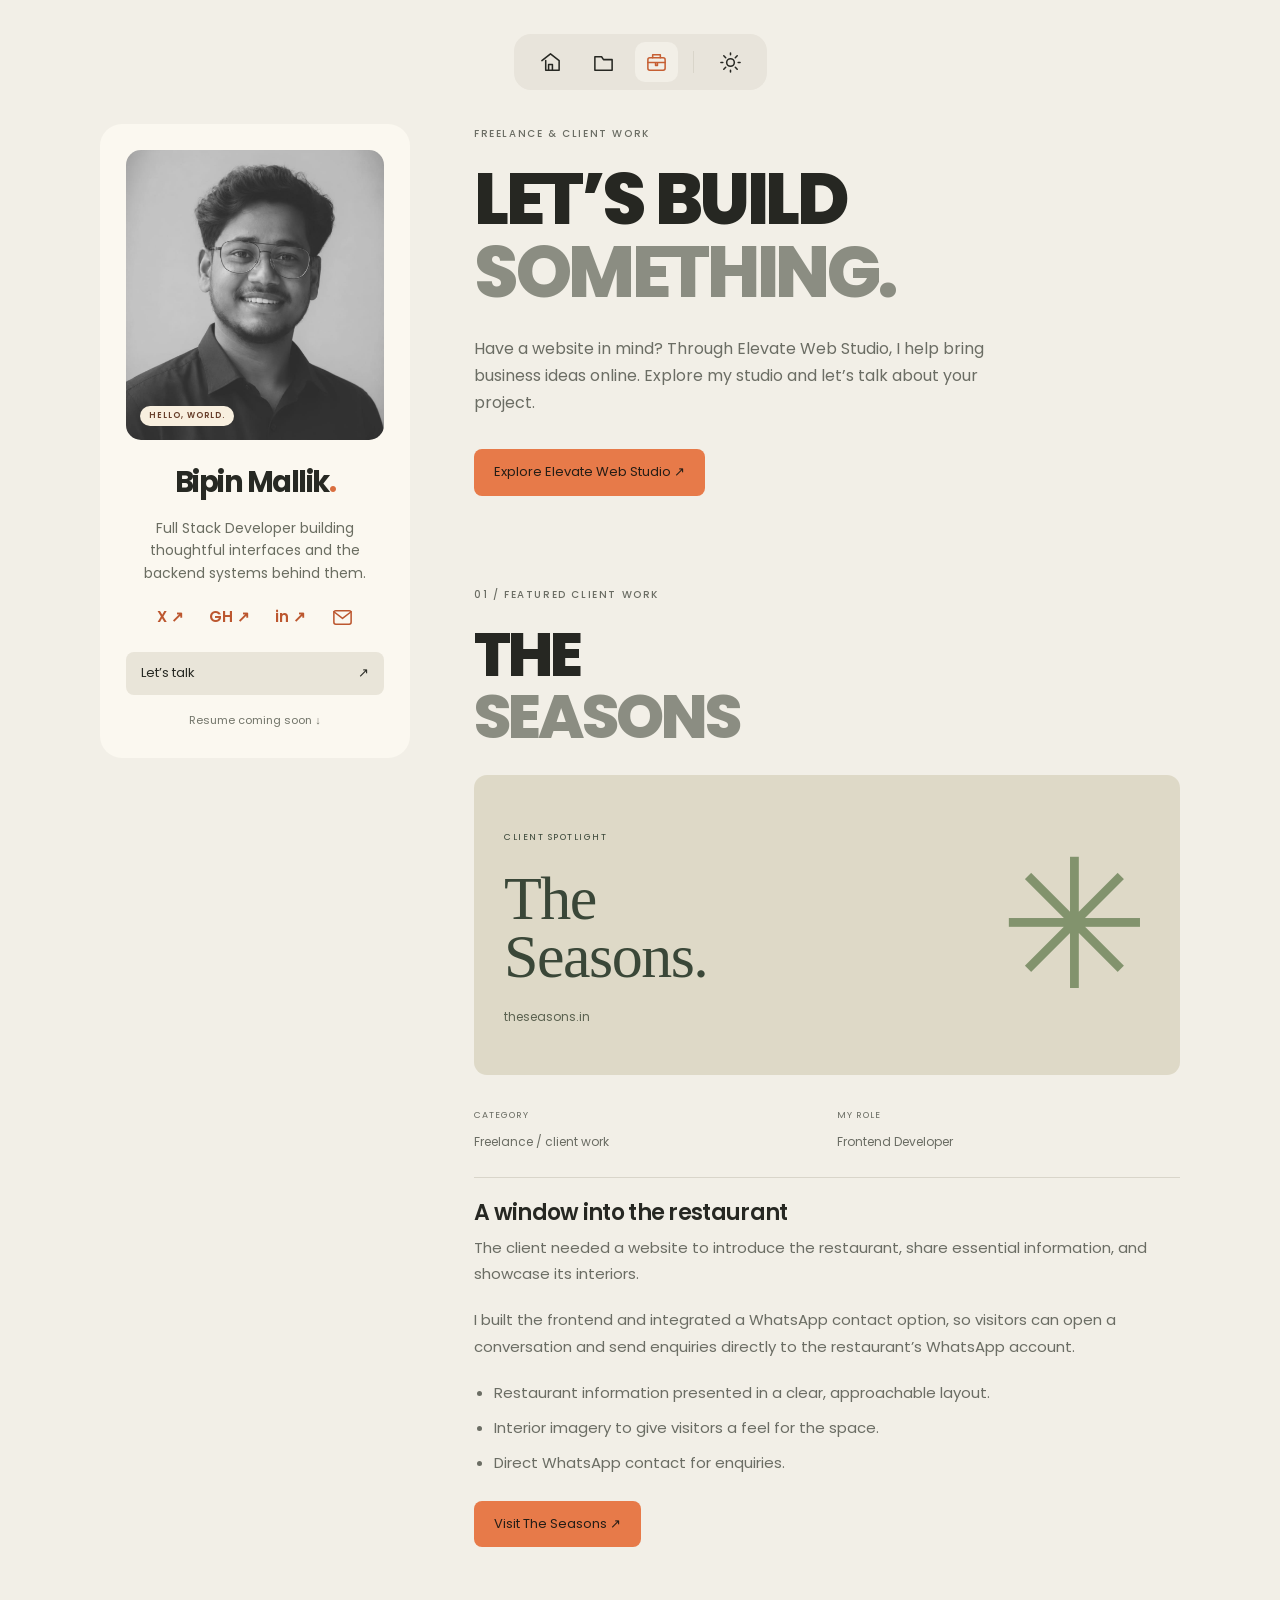
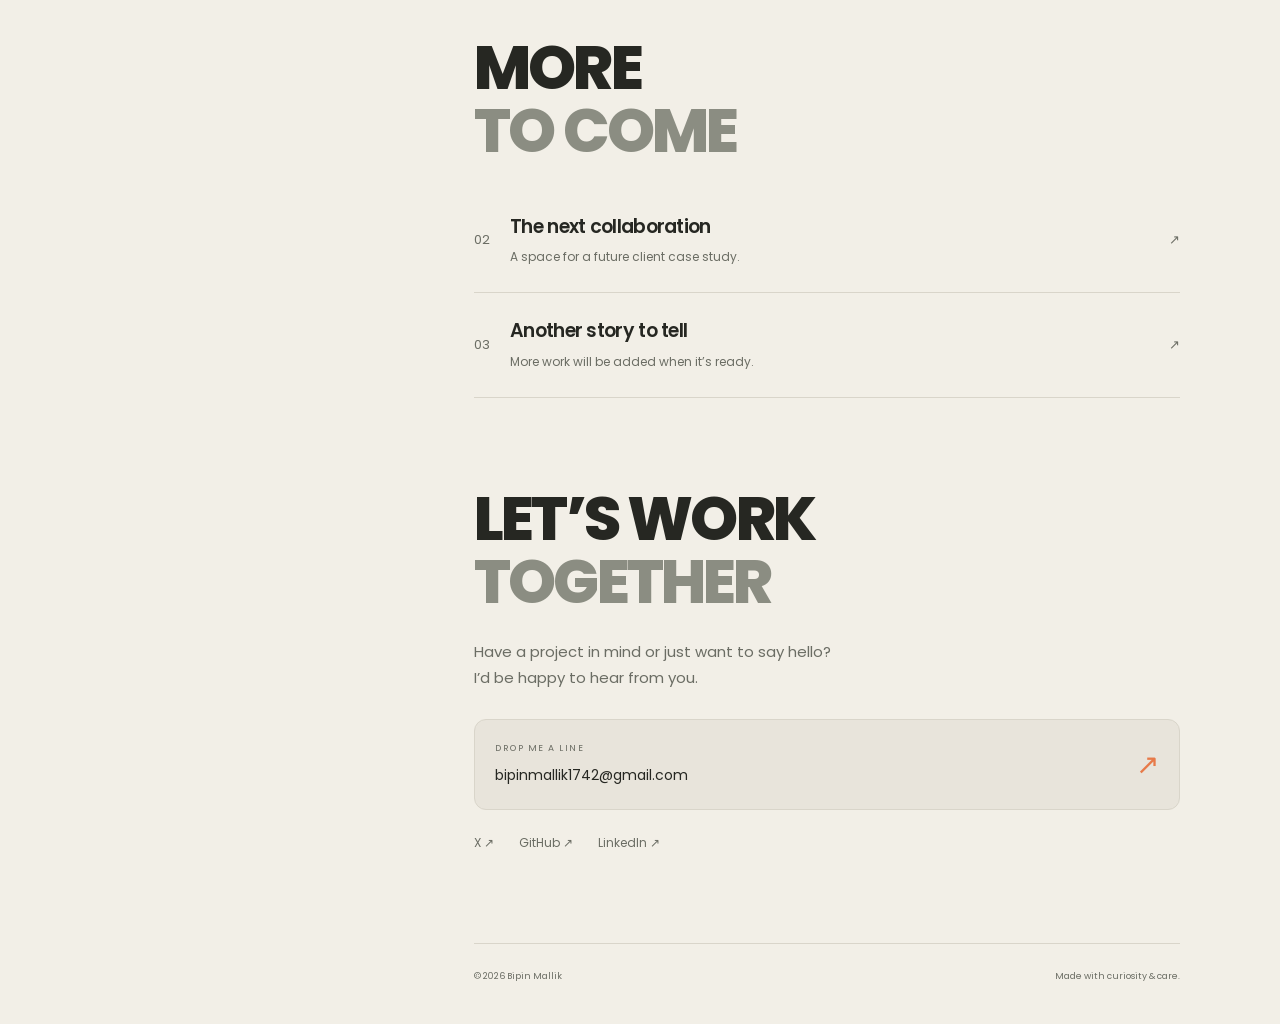
==== freelancing.html @ 7be0f601 "Initial portfolio" ====
<!doctype html>
<html lang="en">
  <head>
    <meta charset="utf-8">
    <meta name="viewport" content="width=device-width, initial-scale=1">
    <meta name="description" content="Bipin Mallik — Full Stack Developer. Explore projects, client work, skills, and experience.">
    <meta name="color-scheme" content="light dark">
    <title>Freelancing — Bipin Mallik</title>
    <link rel="icon" href="assets/favicon.svg">
    <script src="assets/js/theme.js"></script>
    <link rel="stylesheet" href="assets/css/style.css">
    <script src="assets/js/main.js" defer></script>
  </head>
  <body>
    <a class="skip" href="#main">Skip to content</a>
    <header>
      <nav aria-label="Main navigation">
        <a href="index.html" aria-label="Home" title="Home"><svg viewBox="0 0 24 24" fill="none" stroke="currentColor" stroke-width="1.6" stroke-linecap="round" stroke-linejoin="round" aria-hidden="true"><path d="m3 10 9-7 9 7v10H7V10m3 10v-6h4v6"/></svg><span class="tooltip">Home</span></a><a href="projects.html" aria-label="Projects" title="Projects"><svg viewBox="0 0 24 24" fill="none" stroke="currentColor" stroke-width="1.6" stroke-linecap="round" stroke-linejoin="round" aria-hidden="true"><path d="M3 6h7l2 3h9v11H3z"/></svg><span class="tooltip">Projects</span></a><a href="freelancing.html" aria-label="Freelancing" title="Freelancing" aria-current="page"><svg viewBox="0 0 24 24" fill="none" stroke="currentColor" stroke-width="1.6" stroke-linecap="round" stroke-linejoin="round" aria-hidden="true"><rect x="3" y="7" width="18" height="13" rx="2"/><path d="M8 7V4h8v3M3 12h18m-10 0v3h2v-3"/></svg><span class="tooltip">Freelancing</span></a><span class="nav-divider"></span><button id="theme-toggle" aria-label="Switch color theme" title="Switch color theme"><svg viewBox="0 0 24 24" fill="none" stroke="currentColor" stroke-width="1.6" stroke-linecap="round" stroke-linejoin="round" aria-hidden="true"><circle cx="12" cy="12" r="4"/><path d="M12 2v2m0 16v2M2 12h2m16 0h2M5 5l2 2m10 10 2 2M5 19l2-2M17 7l2-2"/></svg><span class="tooltip">Theme</span></button>
      </nav>
    </header>
    <div class="layout">
      <aside class="profile">
        <div class="avatar-wrap">
          <img src="assets/images/BMprofile.png" alt="Illustrated placeholder avatar for Bipin Mallik" width="280" height="280"><span class="avatar-label">HELLO, WORLD.</span>
        </div>
        <h2>Bipin Mallik<span>.</span></h2>
        <p>Full Stack Developer building thoughtful interfaces and the backend systems behind them.</p>
        <div class="profile-social">
          <a href="https://x.com/bipin_mallik15" target="_blank" rel="noopener noreferrer" aria-label="Bipin Mallik on X">X ↗</a><a href="https://github.com/Itsmebipiin" target="_blank" rel="noopener noreferrer" aria-label="GitHub">GH ↗</a><a href="https://www.linkedin.com/in/bipin-mallik-3444422b4/" target="_blank" rel="noopener noreferrer" aria-label="LinkedIn">in ↗</a><a href="mailto:bipinmallik1742@gmail.com" aria-label="Email Bipin"><svg viewBox="0 0 24 24" fill="none" stroke="currentColor" stroke-width="1.6" stroke-linecap="round" stroke-linejoin="round" aria-hidden="true"><rect x="3" y="5" width="18" height="14" rx="2"/><path d="m3 6 9 7 9-7"/></svg></a>
        </div>
        <a class="profile-contact" href="#contact">Let’s talk <span>↗</span></a><button class="resume" disabled>Resume coming soon ↓</button>
      </aside>
      <main id="main">
        <section class="hero">
          <p class="eyebrow">FREELANCE & CLIENT WORK</p>
          <h1>LET’S BUILD<span>SOMETHING.</span></h1>
          <p class="intro">Have a website in mind? Through Elevate Web Studio, I help bring business ideas online. Explore my studio and let’s talk about your project.</p>
          <a class="button" href="https://webstudio-elevate.vercel.app/" target="_blank" rel="noopener noreferrer">Explore Elevate Web Studio ↗</a>
        </section>
        <section id="the-seasons" class="reveal">
          <p class="eyebrow">01 / FEATURED CLIENT WORK</p>
          <h2 class="section-title">THE<span>SEASONS</span></h2>
          <div class="seasons case-art">
            <div>
              <small>CLIENT SPOTLIGHT</small>
              <h3>The<br>Seasons.</h3>
              <p>theseasons.in</p>
            </div>
            <span class="season-mark" aria-hidden="true">✳</span>
          </div>
          <div class="case-meta">
            <div>
              <small>CATEGORY</small>
              <p>Freelance / client work</p>
            </div>
            <div>
              <small>MY ROLE</small>
              <p>Frontend Developer</p>
            </div>
          </div>
          <h3>A window into the restaurant</h3>
          <p>The client needed a website to introduce the restaurant, share essential information, and showcase its interiors.</p>
          <p>I built the frontend and integrated a WhatsApp contact option, so visitors can open a conversation and send enquiries directly to the restaurant’s WhatsApp account.</p>
          <ul class="detail-list">
            <li>
              Restaurant information presented in a clear, approachable layout.
            </li>
            <li>
              Interior imagery to give visitors a feel for the space.
            </li>
            <li>
              Direct WhatsApp contact for enquiries.
            </li>
          </ul>
          <a class="button" href="https://theseasons.in" target="_blank" rel="noopener noreferrer">Visit The Seasons ↗</a>
        </section>
        <section class="reveal">
          <h2 class="section-title">MORE<span>TO COME</span></h2>
          <div class="future">
            <span>02</span>
            <div>
              <h3>The next collaboration</h3>
              <p>A space for a future client case study.</p>
            </div>
            <span>↗</span>
          </div>
          <div class="future">
            <span>03</span>
            <div>
              <h3>Another story to tell</h3>
              <p>More work will be added when it’s ready.</p>
            </div>
            <span>↗</span>
          </div>
        </section>
        <section id="contact" class="reveal contact">
          <h2 class="section-title">LET’S WORK<span>TOGETHER</span></h2>
          <p>Have a project in mind or just want to say hello?<br>I’d be happy to hear from you.</p>
          <a class="contact-box" href="mailto:bipinmallik1742@gmail.com"><span><small>DROP ME A LINE</small>bipinmallik1742@gmail.com</span><b>↗</b></a>
          <div class="contact-links">
            <a href="https://x.com/bipin_mallik15" target="_blank" rel="noopener noreferrer" aria-label="Bipin Mallik on X">X ↗</a><a href="https://github.com/Itsmebipiin" target="_blank" rel="noopener noreferrer">GitHub ↗</a><a href="https://www.linkedin.com/in/bipin-mallik-3444422b4/" target="_blank" rel="noopener noreferrer">LinkedIn ↗</a>
          </div>
        </section>
        <footer>
          <span>© <span data-year>2026</span> Bipin Mallik</span><span>Made with curiosity & care.</span>
        </footer>
      </main>
    </div>
  </body>
</html>
---- assets/css/style.css ----
@import url("https://fonts.googleapis.com/css2?family=Poppins:wght@400;500;600;700;800&display=swap");
:root {
  --bg: #f2efe7;
  --panel: #e8e4db;
  --ink: #262722;
  --muted: #6b6d64;
  --faded: #8b8d82;
  --line: #d9d5ca;
  --card: #fbf8f0;
  --orange: #e77a49;
  --lime: #d1f675;
  --hover: #e8e4da;
  color-scheme: light;
}
html[data-theme="dark"] {
  --bg: #151411;
  --panel: #20201c;
  --ink: #f5f3ed;
  --muted: #aaa99f;
  --faded: #76766d;
  --line: #34342d;
  --card: #f5f2ea;
  --hover: #24241f;
  color-scheme: dark;
}
* {
  box-sizing: border-box;
}
html {
  scroll-behavior: smooth;
  scroll-padding-top: 105px;
}
body {
  margin: 0;
  background: var(--bg);
  color: var(--ink);
  font-family: Poppins, Arial, sans-serif;
  font-size: 15px;
  line-height: 1.75;
  transition: background 0.25s, color 0.25s;
}
a {
  color: inherit;
  text-decoration: none;
}
button {
  font: inherit;
}
a,
button {
  -webkit-tap-highlight-color: transparent;
}
a:focus-visible,
button:focus-visible {
  outline: 3px solid var(--orange);
  outline-offset: 5px;
}
svg {
  width: 23px;
  height: 23px;
}
header {
  height: 124px;
  display: flex;
  align-items: center;
  justify-content: center;
}
nav {
  display: flex;
  gap: 10px;
  padding: 8px 15px;
  background: var(--panel);
  border-radius: 17px;
  align-items: center;
}
nav a,
nav button {
  width: 43px;
  height: 40px;
  display: flex;
  align-items: center;
  justify-content: center;
  border: 0;
  border-radius: 10px;
  background: transparent;
  color: var(--ink);
  position: relative;
  cursor: pointer;
  transition: background 0.2s, color 0.2s;
}
nav a:hover,
nav button:hover,
nav a[aria-current] {
  background: var(--bg);
  color: #c65f33;
}
html[data-theme="dark"] nav a[aria-current] {
  color: #ef946a;
}
.nav-divider {
  height: 22px;
  width: 1px;
  background: var(--line);
  margin: 0 5px;
}
.tooltip {
  position: absolute;
  top: 48px;
  left: 50%;
  transform: translateX(-50%) translateY(-3px);
  background: var(--ink);
  color: var(--bg);
  font-size: 11px;
  border-radius: 5px;
  padding: 4px 9px;
  opacity: 0;
  pointer-events: none;
  transition: 0.2s;
  z-index: 10;
}
nav a:hover .tooltip,
nav button:hover .tooltip,
nav a:focus-visible .tooltip,
nav button:focus-visible .tooltip {
  opacity: 1;
  transform: translateX(-50%);
}
.layout {
  max-width: 1140px;
  padding: 0 30px;
  margin: 0 auto;
  display: grid;
  grid-template-columns: 310px minmax(0, 1fr);
  gap: 64px;
  align-items: start;
}
.profile {
  background: var(--card);
  border-radius: 22px;
  padding: 26px;
  text-align: center;
  position: sticky;
  top: 32px;
  color: #272923;
}
.avatar-wrap {
  position: relative;
  margin-bottom: 25px;
}
.avatar-wrap img {
  display: block;
  width: 100%;
  height: auto;
  border-radius: 15px;
  aspect-ratio: 4 / 4.5;
  object-fit: cover;
}
.avatar-label {
  position: absolute;
  bottom: 14px;
  left: 14px;
  background: #f8efdf;
  color: #663d29;
  border-radius: 20px;
  padding: 3px 9px;
  font-size: 8px;
  font-weight: 600;
  letter-spacing: 1px;
}
.profile h2 {
  font-size: 29px;
  line-height: 1.2;
  letter-spacing: -1.5px;
  margin: 0 0 17px;
  font-weight: 700;
}
.profile h2 span {
  color: #d96e3f;
}
.profile p {
  font-size: 14px;
  color: #6a6d61;
  line-height: 1.6;
  margin: 0 0 20px;
}
.profile-social {
  display: flex;
  justify-content: center;
  gap: 25px;
  align-items: center;
  margin-bottom: 22px;
}
.profile-social a {
  font-size: 15px;
  font-weight: 600;
  color: #bc572f;
  display: flex;
  align-items: center;
}
.profile-contact {
  display: flex;
  align-items: center;
  justify-content: space-between;
  border-radius: 8px;
  background: #e9e5d9;
  padding: 10px 15px;
  font-size: 13px;
}
.profile-contact:hover {
  background: #ddd7c8;
}
.resume {
  border: 0;
  background: transparent;
  color: #72756a;
  font-size: 11px;
  margin-top: 15px;
  cursor: not-allowed;
}
.hero {
  padding-top: 1px;
}
.eyebrow {
  font-size: 10px;
  letter-spacing: 1.6px;
  font-weight: 500;
  margin: 0 0 20px;
  color: var(--muted);
}
.status-dot {
  width: 7px;
  height: 7px;
  display: inline-block;
  background: #8da75c;
  border-radius: 50%;
  margin-right: 5px;
}
h1,
.section-title {
  font-weight: 800;
  line-height: 1.02;
  letter-spacing: -3.4px;
  margin: 0 0 26px;
  font-size: clamp(45px, 5.6vw, 76px);
}
h1 span,
.section-title span {
  display: block;
  color: var(--faded);
}
.section-title {
  font-size: clamp(42px, 4.8vw, 64px);
  letter-spacing: -2.8px;
}
p {
  color: var(--muted);
  margin: 0 0 20px;
}
.intro {
  max-width: 535px;
  font-size: 16px;
  line-height: 1.7;
  margin-bottom: 33px;
}
.facts {
  display: flex;
  justify-content: space-between;
  gap: 20px;
  margin: 35px 0 40px;
}
.facts strong {
  font-size: 40px;
  font-weight: 600;
  line-height: 1.3;
  letter-spacing: -2px;
  display: block;
}
.facts span {
  display: block;
  font-size: 10px;
  color: var(--muted);
  line-height: 1.5;
  margin-top: 8px;
}
.feature-grid {
  display: grid;
  grid-template-columns: 1fr 1fr;
  gap: 16px;
}
.feature {
  border-radius: 12px;
  padding: 23px 20px;
  color: #292b20;
  position: relative;
  overflow: hidden;
  transition: transform 0.25s;
  min-height: 227px;
  display: flex;
  flex-direction: column;
  justify-content: space-between;
}
.feature:hover {
  transform: translateY(-5px);
}
.orange {
  background: var(--orange);
  color: #251d16;
}
.lime {
  background: var(--lime);
}
.feature:after {
  content: "";
  position: absolute;
  right: -30px;
  top: -25px;
  width: 140px;
  height: 140px;
  border: 2px solid currentColor;
  border-radius: 35%;
  opacity: 0.1;
  transform: rotate(30deg);
  pointer-events: none;
}
.feature-symbol {
  font-size: 36px;
  line-height: 1;
  margin-bottom: 20px;
}
.feature h3 {
  font-size: 17px;
  font-weight: 500;
  letter-spacing: -0.6px;
  line-height: 1.3;
  margin: 0 0 18px;
}
.feature-bottom {
  font-size: 8px;
  letter-spacing: 1px;
  display: flex;
  justify-content: space-between;
  align-items: center;
}
.feature-bottom b {
  font-size: 22px;
  font-weight: 400;
  border: 1px solid #292b2060;
  width: 30px;
  height: 30px;
  border-radius: 7px;
  text-align: center;
  line-height: 28px;
}
main > section {
  margin-bottom: 90px;
}
.large-copy {
  font-size: 20px;
  color: var(--ink);
  line-height: 1.6;
}
.work-row {
  display: flex;
  align-items: center;
  gap: 21px;
  padding: 15px 10px;
  margin: 0 -10px 10px;
  border-radius: 12px;
  transition: background 0.2s, transform 0.2s;
}
.work-row:hover {
  background: var(--hover);
  transform: translateX(4px);
}
.thumb {
  width: 98px;
  height: 100px;
  border-radius: 12px;
  flex-shrink: 0;
  display: flex;
  align-items: center;
  justify-content: center;
}
.calculator-thumb {
  background: #b4a1d2;
  color: #312341;
}
.calculator-thumb > span {
  width: 65px;
  background: #eee9f4;
  transform: rotate(-6deg);
  padding: 7px;
  text-align: right;
  font-size: 8px;
  border-radius: 7px;
  box-shadow: 5px 5px 0 #51366b30;
}
.calculator-thumb b {
  display: block;
  font-size: 22px;
  line-height: 1.3;
}
.calculator-thumb i {
  display: block;
  font-size: 10px;
  font-style: normal;
  background: #d5c6e5;
  text-align: center;
  border-radius: 3px;
}
.benten-thumb {
  background: #bfcbb0;
  color: #38492b;
  font-size: 29px;
  font-weight: 600;
  letter-spacing: -3px;
}
h3 {
  font-size: 22px;
  font-weight: 600;
  line-height: 1.4;
  letter-spacing: -0.7px;
  margin: 0 0 6px;
}
.work-row p {
  margin: 0;
  font-size: 13px;
}
.arrow {
  align-self: flex-start;
  margin: 7px 0 0 auto;
  color: var(--orange);
  font-size: 23px;
}
.section-link {
  font-size: 12px;
  color: var(--muted);
  display: inline-block;
  margin-top: 20px;
  border-bottom: 1px solid var(--line);
}
.seasons {
  background: #ded9c7;
  border-radius: 13px;
  display: flex;
  align-items: center;
  justify-content: space-between;
  padding: 30px;
  color: #3a4738;
  overflow: hidden;
  position: relative;
}
.seasons small {
  font-size: 9px;
  letter-spacing: 1.5px;
}
.seasons h3 {
  font-family: Georgia, serif;
  font-size: 39px;
  font-weight: 400;
  letter-spacing: -1.5px;
  margin: 18px 0 6px;
}
.seasons h3 span {
  font-family: Arial;
  font-size: 25px;
  margin-left: 20px;
}
.seasons p {
  font-size: 12px;
  color: #5b6250;
  margin: 0;
}
.season-mark {
  font-size: 125px;
  font-weight: 400;
  line-height: 1;
  color: #82936d;
  transition: transform 0.5s;
}
.seasons:hover .season-mark {
  transform: rotate(30deg);
}
.experience-row {
  padding: 23px 0;
  border-bottom: 1px solid var(--line);
}
.experience-row .eyebrow {
  font-size: 9px;
}
.experience-row h3 {
  margin: 9px 0;
}
.experience-row h3 span {
  float: right;
  color: var(--orange);
  font-weight: 400;
}
.experience-row p {
  font-size: 14px;
  margin-bottom: 13px;
}
.experience-row small {
  color: var(--muted);
  font-size: 12px;
}
.tools {
  display: grid;
  grid-template-columns: 1fr 1fr;
  gap: 28px 20px;
  margin-top: 35px;
}
.tool {
  display: flex;
  align-items: center;
  gap: 14px;
}
.tool-icon {
  width: 52px;
  height: 54px;
  display: flex;
  align-items: center;
  justify-content: center;
  border-radius: 11px;
  font-size: 21px;
  font-weight: 600;
  flex-shrink: 0;
}
.t0 {
  background: #e6c3ad;
  color: #893c18;
}
.t1 {
  background: #bacddb;
  color: #2b5878;
}
.t2 {
  background: #e6d78f;
  color: #51410c;
}
.t3 {
  background: #bdcfb5;
  color: #3a6130;
}
.tool h3 {
  font-size: 18px;
  margin: 0;
}
.tool p {
  font-size: 11px;
  margin: 0;
}
.contact-box {
  display: flex;
  justify-content: space-between;
  align-items: center;
  gap: 10px;
  padding: 20px;
  background: var(--panel);
  border: 1px solid var(--line);
  border-radius: 12px;
  font-size: 14px;
  margin-top: 27px;
}
.contact-box small {
  display: block;
  font-size: 9px;
  letter-spacing: 1.5px;
  color: var(--muted);
  margin-bottom: 6px;
}
.contact-box b {
  color: var(--orange);
  font-size: 28px;
  font-weight: 400;
}
.contact-box:hover {
  border-color: var(--orange);
}
.contact-links {
  display: flex;
  gap: 25px;
  margin-top: 22px;
  font-size: 12px;
  color: var(--muted);
}
footer {
  border-top: 1px solid var(--line);
  display: flex;
  justify-content: space-between;
  gap: 20px;
  padding: 25px 0 40px;
  font-size: 9px;
  color: var(--muted);
}
.button {
  display: inline-block;
  background: var(--orange);
  color: #251d16;
  font-size: 13px;
  padding: 12px 20px;
  border-radius: 8px;
  transition: transform 0.2s;
}
.button:hover {
  transform: translateY(-3px);
}
.project-banner {
  height: 210px;
  border-radius: 13px;
  display: flex;
  flex-direction: column;
  align-items: center;
  justify-content: center;
  margin-bottom: 30px;
  gap: 20px;
}
.project-banner > span {
  font-size: 40px;
  letter-spacing: -2px;
}
.project-banner small {
  font-size: 9px;
  letter-spacing: 1px;
}
.calculator-banner {
  background: #d8c9e6;
  color: #51316b;
}
.benten-banner {
  background: #bdcdb0;
  color: #3c5131;
}
.tag {
  font-size: 10px;
  display: inline-block;
  border: 1px solid var(--line);
  padding: 6px 12px;
  border-radius: 30px;
  color: var(--muted);
}
.next-card {
  display: flex;
  justify-content: space-between;
  align-items: center;
  padding: 25px;
  background: var(--panel);
  border-radius: 12px;
  margin-bottom: 90px;
}
.next-card span {
  font-size: 9px;
  letter-spacing: 1px;
}
.next-card strong {
  display: block;
  font-size: 25px;
  letter-spacing: -1px;
  margin-top: 6px;
}
.next-card b {
  font-size: 26px;
  color: var(--orange);
  font-weight: 400;
}
.case-art {
  height: 300px;
}
.case-art h3 {
  font-size: 62px;
  line-height: 0.95;
  margin: 20px 0;
}
.case-art .season-mark {
  font-size: 180px;
}
.case-meta {
  display: grid;
  grid-template-columns: 1fr 1fr;
  gap: 20px;
  padding: 25px 0;
  margin-bottom: 20px;
  border-bottom: 1px solid var(--line);
}
.case-meta small {
  font-size: 9px;
  color: var(--muted);
  letter-spacing: 1px;
}
.case-meta p {
  font-size: 12px;
  margin: 5px 0 0;
}
.future {
  display: flex;
  gap: 20px;
  align-items: center;
  padding: 25px 0;
  border-bottom: 1px solid var(--line);
}
.future > span {
  font-size: 13px;
  color: var(--muted);
}
.future > span:last-child {
  margin-left: auto;
}
.future h3 {
  font-size: 19px;
}
.future p {
  font-size: 12px;
  margin: 0;
}
.skip {
  position: fixed;
  top: -100px;
  left: 15px;
  z-index: 30;
  padding: 10px;
  background: var(--ink);
  color: var(--bg);
}
.skip:focus {
  top: 15px;
}
.motion .reveal {
  opacity: 0;
  transform: translateY(22px);
  transition: opacity 0.65s, transform 0.65s;
}
.motion .reveal.visible {
  opacity: 1;
  transform: none;
}
@media (min-width: 1450px) {
  .layout {
    max-width: 1240px;
    grid-template-columns: 340px minmax(0, 1fr);
    gap: 80px;
  }
  h1 {
    font-size: 85px;
  }
  .profile {
    padding: 30px;
  }
  .profile h2 {
    font-size: 32px;
  }
  .feature {
    min-height: 240px;
  }
}
@media (max-width: 1000px) {
  .layout {
    gap: 35px;
    grid-template-columns: 270px minmax(0, 1fr);
    padding: 0 25px;
  }
  .profile {
    padding: 20px;
  }
  .profile h2 {
    font-size: 25px;
  }
  h1 {
    font-size: 52px;
    letter-spacing: -2.5px;
  }
  .section-title {
    font-size: 48px;
  }
  .feature-grid {
    gap: 12px;
  }
  .feature {
    padding: 20px 15px;
  }
  .feature h3 {
    font-size: 14px;
  }
  .facts strong {
    font-size: 32px;
  }
  .facts span {
    font-size: 8px;
  }
  .contact-box {
    font-size: 12px;
  }
  .tools {
    gap: 20px 12px;
  }
  .tool {
    gap: 10px;
  }
  .tool h3 {
    font-size: 15px;
  }
  .tool-icon {
    width: 44px;
    height: 48px;
  }
  .tool p {
    font-size: 9px;
  }
}
@media (max-width: 760px) {
  header {
    height: 100px;
  }
  .layout {
    max-width: 560px;
    grid-template-columns: 1fr;
    gap: 48px;
    padding: 0 22px;
  }
  .profile {
    position: static;
    padding: 27px;
    max-width: 360px;
    width: 100%;
    margin: auto;
  }
  .avatar-wrap {
    max-width: 265px;
    margin: 0 auto 24px;
  }
  .profile h2 {
    font-size: 32px;
  }
  .profile p {
    font-size: 15px;
  }
  .profile-contact {
    max-width: 260px;
    margin: auto;
  }
  .hero {
    text-align: center;
  }
  h1 {
    font-size: clamp(46px, 10.8vw, 67px);
    letter-spacing: -2.8px;
  }
  .section-title {
    font-size: clamp(43px, 10vw, 60px);
  }
  .intro {
    font-size: 15px;
  }
  .facts {
    text-align: left;
    justify-content: space-around;
  }
  .facts strong {
    font-size: 38px;
  }
  .facts span {
    font-size: 9px;
  }
  .feature-grid {
    text-align: left;
  }
  .feature h3 {
    font-size: 16px;
  }
  .feature {
    min-height: 220px;
    padding: 22px 18px;
  }
  .feature-bottom {
    font-size: 7px;
  }
  .hero .work-row {
    text-align: left;
  }
  main > section {
    margin-bottom: 70px;
  }
  .large-copy {
    font-size: 19px;
  }
  .contact-box {
    font-size: 14px;
  }
  .tools {
    gap: 25px 15px;
  }
  .tool h3 {
    font-size: 17px;
  }
  .tool p {
    font-size: 10px;
  }
  .tool-icon {
    width: 49px;
    height: 51px;
  }
  .case-art {
    height: 280px;
  }
  .case-art .season-mark {
    font-size: 140px;
  }
  .case-art h3 {
    font-size: 55px;
  }
  .next-card {
    margin-bottom: 70px;
  }
}
@media (max-width: 380px) {
  .layout {
    padding: 0 17px;
  }
  h1 {
    font-size: 44px;
  }
  .feature-grid {
    grid-template-columns: 1fr;
  }
  .feature {
    min-height: 200px;
  }
  .facts strong {
    font-size: 32px;
  }
  .facts span {
    font-size: 8px;
  }
  .contact-box {
    font-size: 11px;
    padding: 15px;
  }
  .thumb {
    width: 78px;
    height: 85px;
  }
  .work-row {
    gap: 15px;
  }
  .work-row h3 {
    font-size: 20px;
  }
  .work-row p {
    font-size: 11px;
  }
  .tool h3 {
    font-size: 15px;
  }
  .tool-icon {
    width: 40px;
    height: 44px;
    font-size: 17px;
  }
  .case-art {
    padding: 25px;
  }
  .case-art .season-mark {
    font-size: 100px;
  }
  .seasons h3 {
    font-size: 32px;
  }
  .season-mark {
    font-size: 95px;
  }
  footer {
    font-size: 8px;
  }
  .future h3 {
    font-size: 16px;
  }
}
@media (prefers-reduced-motion: reduce) {
  html {
    scroll-behavior: auto;
  }
  *,
  *::before,
  *::after {
    animation: none !important;
    transition: none !important;
  }
  .motion .reveal {
    opacity: 1;
    transform: none;
  }
}

main {
  min-width: 0;
}
@media (max-width: 760px) {
  .layout {
    grid-template-columns: minmax(0, 1fr);
  }
}

.detail-list {
  margin: 0 0 24px;
  padding-left: 20px;
  color: var(--muted);
}
.detail-list li {
  margin-bottom: 9px;
}
.project-actions {
  display: flex;
  flex-wrap: wrap;
  align-items: center;
  gap: 16px 22px;
}
.project-actions .section-link {
  margin-top: 0;
}
.project-role {
  font-size: 12px;
}
.merged-note {
  color: var(--ink);
  font-weight: 500;
}
.work-row > div:nth-child(2) {
  min-width: 0;
}
.work-row p {
  line-height: 1.55;
}
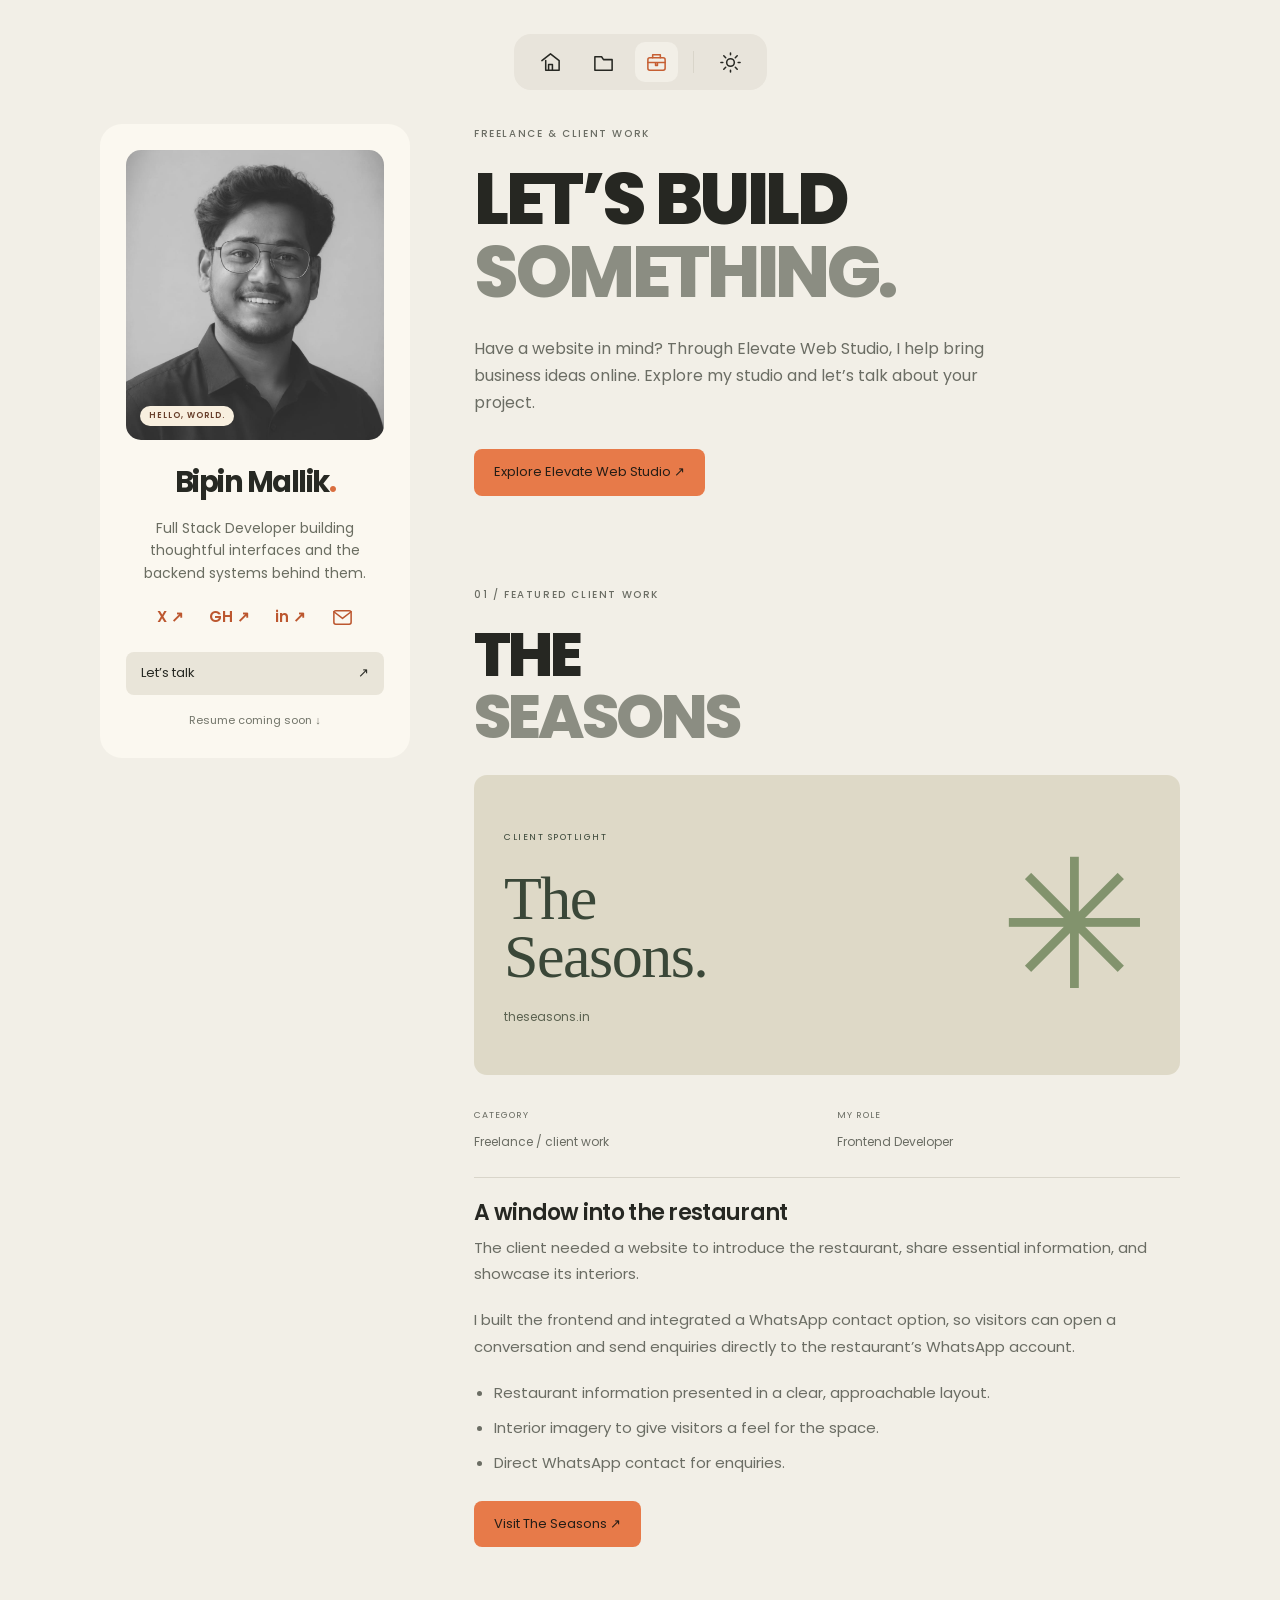
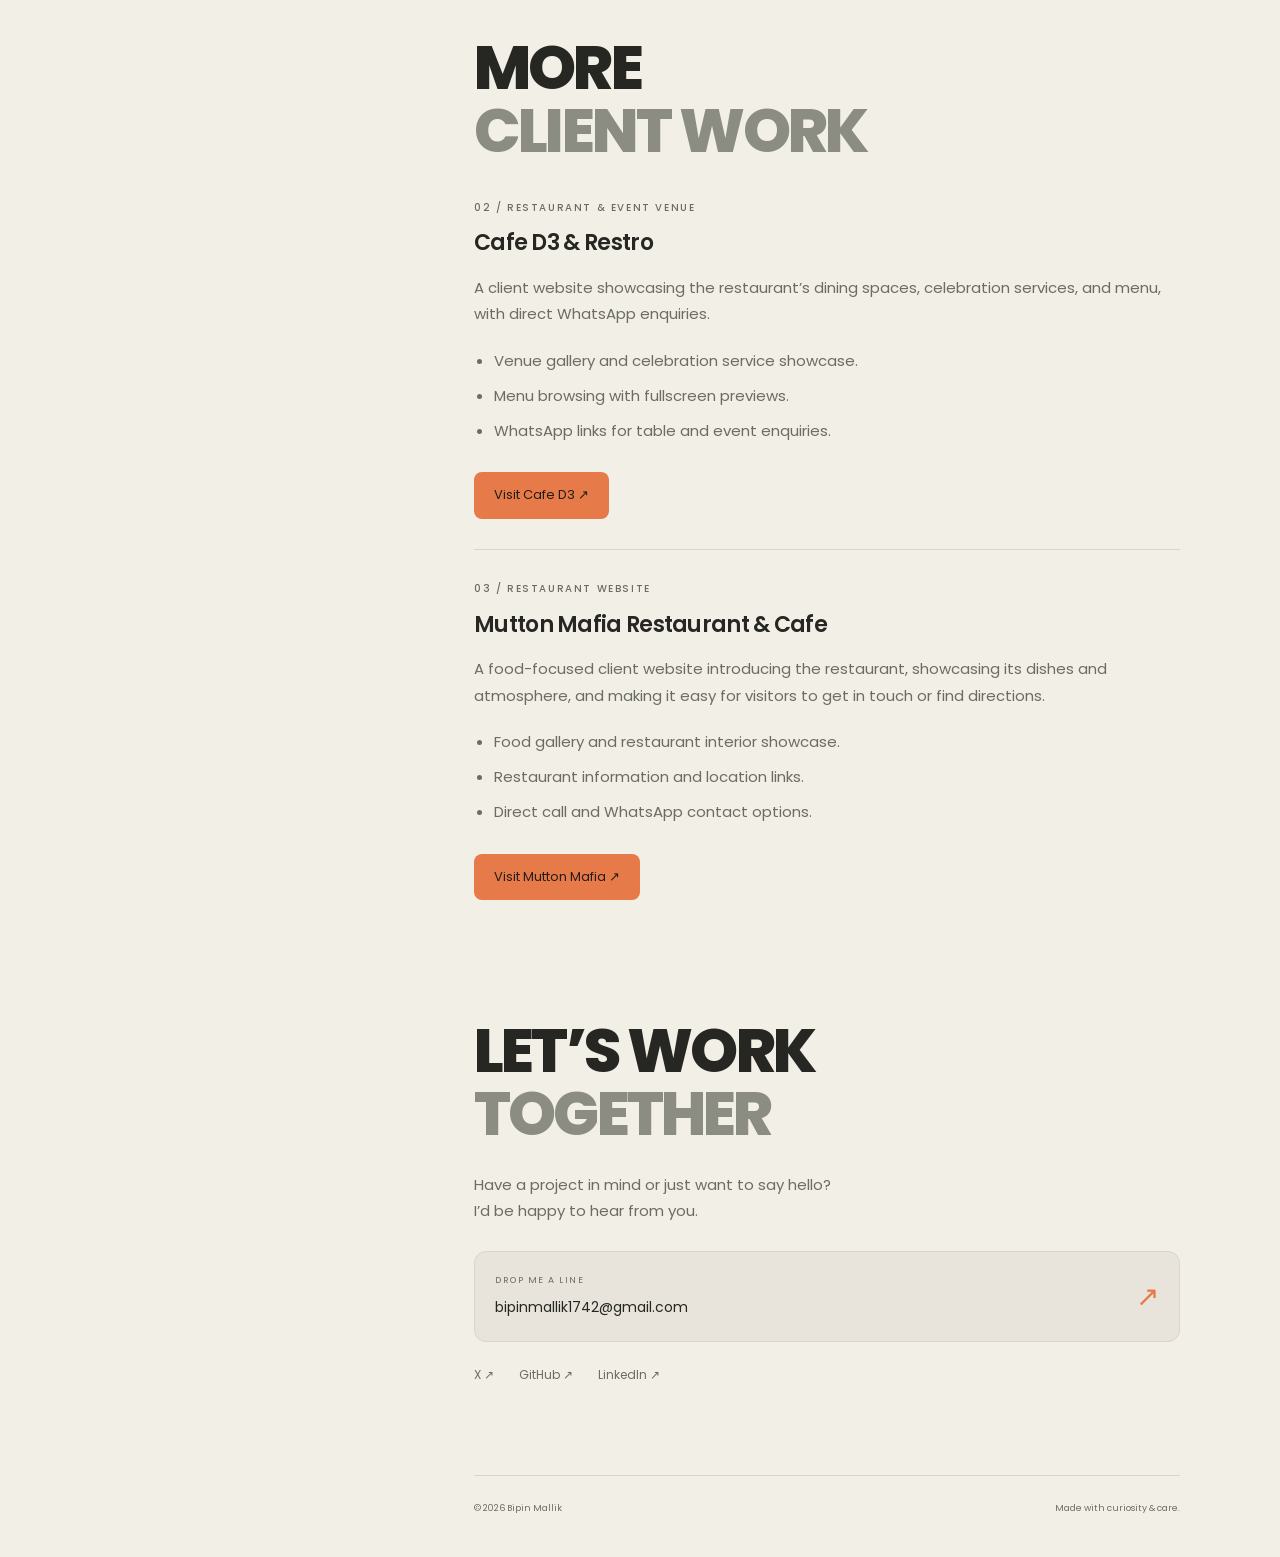
==== commit 39a1a631: "Add Cafe D3 and Mutton Mafia client work" ====
--- a/freelancing.html
+++ b/freelancing.html
@@ -74,7 +74,7 @@
           </ul>
           <a class="button" href="https://theseasons.in" target="_blank" rel="noopener noreferrer">Visit The Seasons ↗</a>
         </section>
-        <section class="reveal">
+        <!-- <section class="reveal">
           <h2 class="section-title">MORE<span>TO COME</span></h2>
           <div class="future">
             <span>02</span>
@@ -92,6 +92,64 @@
             </div>
             <span>↗</span>
           </div>
+        </section> -->
+        <section class="reveal" id="more-client-work">
+          <h2 class="section-title">
+            MORE<span>CLIENT WORK</span>
+          </h2>
+        
+          <article class="client-project" id="cafe-d3">
+            <p class="eyebrow">02 / RESTAURANT & EVENT VENUE</p>
+        
+            <h3>Cafe D3 & Restro</h3>
+        
+            <p>
+              A client website showcasing the restaurant’s dining spaces,
+              celebration services, and menu, with direct WhatsApp enquiries.
+            </p>
+        
+            <ul class="detail-list">
+              <li>Venue gallery and celebration service showcase.</li>
+              <li>Menu browsing with fullscreen previews.</li>
+              <li>WhatsApp links for table and event enquiries.</li>
+            </ul>
+        
+            <a
+              class="button"
+              href="https://d3-dining-luxe.vercel.app/"
+              target="_blank"
+              rel="noopener noreferrer"
+            >
+              Visit Cafe D3 ↗
+            </a>
+          </article>
+        
+          <article class="client-project" id="mutton-mafia">
+            <p class="eyebrow">03 / RESTAURANT WEBSITE</p>
+        
+            <h3>Mutton Mafia Restaurant & Cafe</h3>
+        
+            <p>
+              A food-focused client website introducing the restaurant,
+              showcasing its dishes and atmosphere, and making it easy
+              for visitors to get in touch or find directions.
+            </p>
+        
+            <ul class="detail-list">
+              <li>Food gallery and restaurant interior showcase.</li>
+              <li>Restaurant information and location links.</li>
+              <li>Direct call and WhatsApp contact options.</li>
+            </ul>
+        
+            <a
+              class="button"
+              href="https://mutton-mafia-eats.vercel.app/"
+              target="_blank"
+              rel="noopener noreferrer"
+            >
+              Visit Mutton Mafia ↗
+            </a>
+          </article>
         </section>
         <section id="contact" class="reveal contact">
           <h2 class="section-title">LET’S WORK<span>TOGETHER</span></h2>
--- a/assets/css/style.css
+++ b/assets/css/style.css
@@ -1029,3 +1029,28 @@
 .work-row p {
   line-height: 1.55;
 }
+
+.client-project {
+  padding: 30px 0;
+  border-bottom: 1px solid var(--line);
+}
+
+.client-project:first-of-type {
+  padding-top: 10px;
+}
+
+.client-project:last-child {
+  border-bottom: 0;
+}
+
+.client-project .eyebrow {
+  margin-bottom: 12px;
+}
+
+.client-project h3 {
+  margin-bottom: 16px;
+}
+
+.client-project .button {
+  margin-top: 4px;
+}
